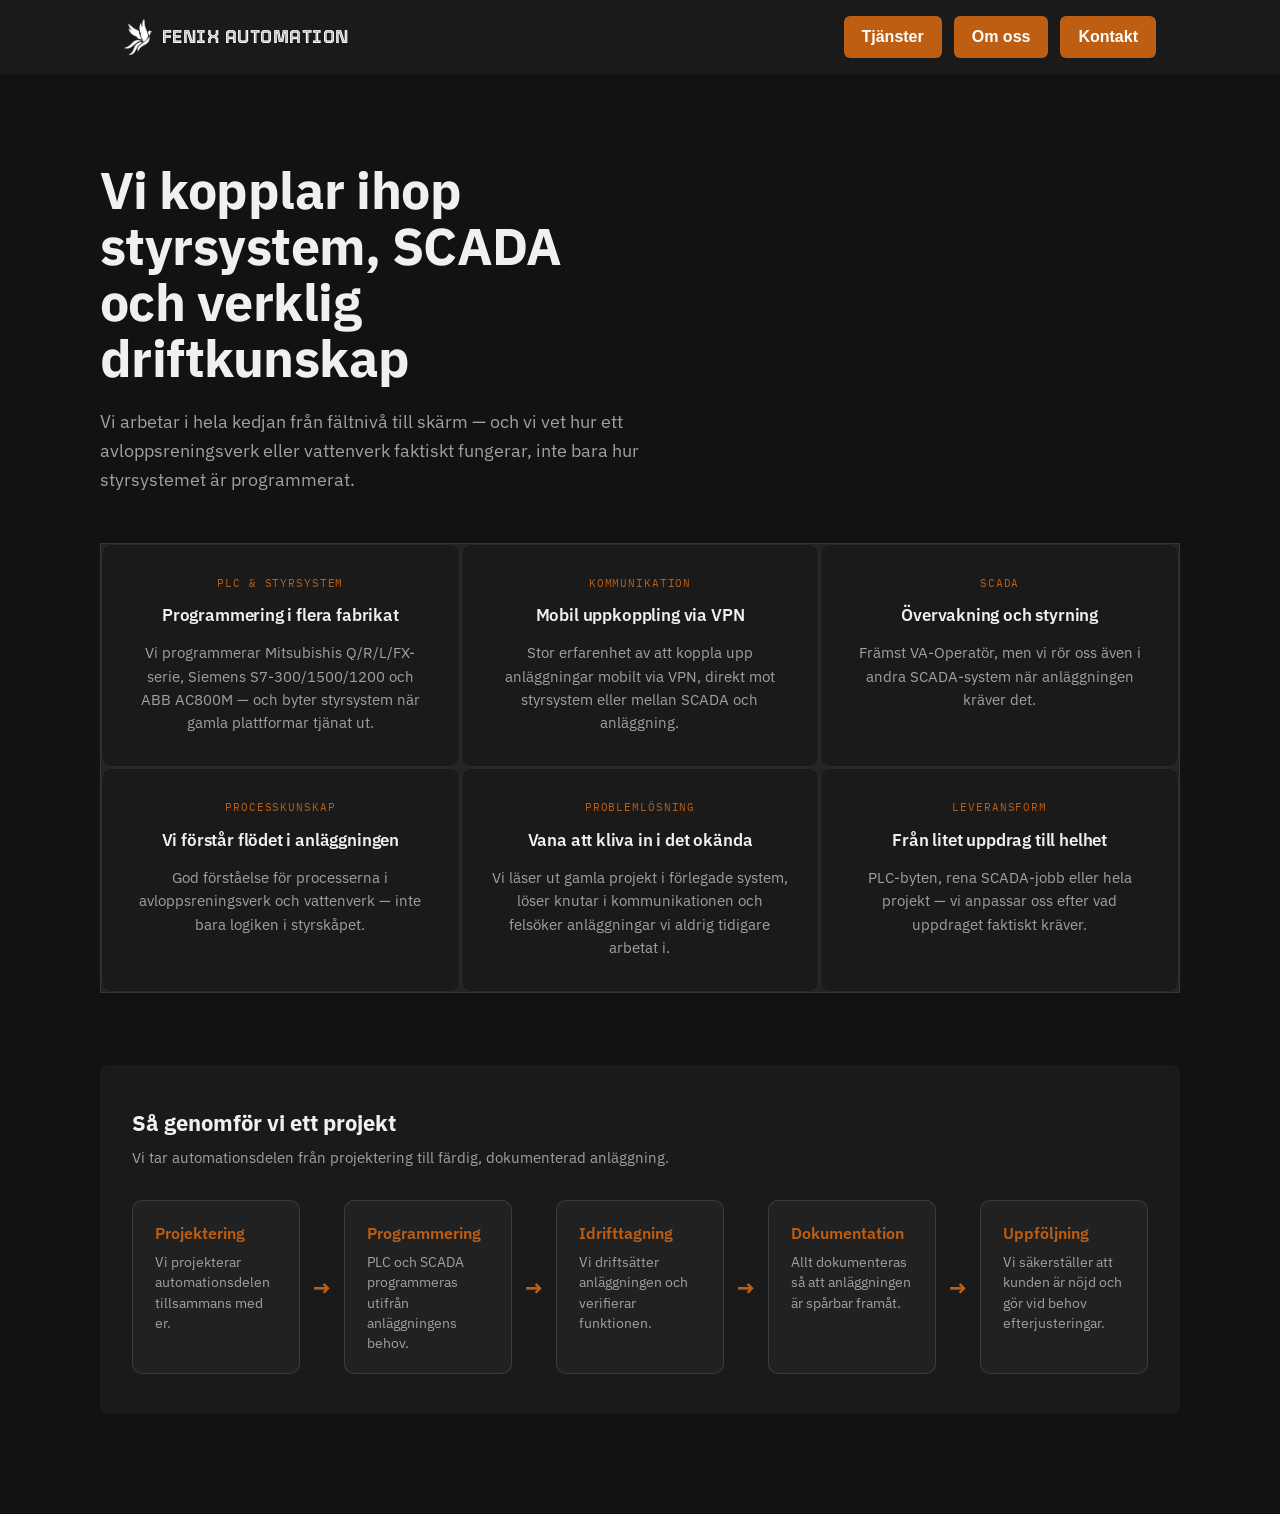
==== tjanster.html @ 7c056fb0 "Update tjanster.html" ====
<!DOCTYPE html>
<html lang="sv">
<head>
<meta charset="UTF-8">
<meta name="viewport" content="width=device-width, initial-scale=1.0">
<title>Vår expertis</title>
<link rel="preconnect" href="https://fonts.googleapis.com">
<link rel="preconnect" href="https://fonts.gstatic.com" crossorigin>
<link href="https://fonts.googleapis.com/css2?family=Tourney:wght@700&family=IBM+Plex+Sans:wght@400;500;600;700&family=IBM+Plex+Mono:wght@400;500&display=swap" rel="stylesheet">
<link rel="stylesheet" href="styles.css">
<style>
  :root{
    --ink:#f0f0f0;
    --paper:#121212;
    --paper-2:#1a1a1a;
    --steel:#a0a0a0;
    --signal:#bd5e13;
    --water:#bd5e13;
    --line: rgba(255,255,255,0.08);
  }
  *{box-sizing:border-box;}
  body{margin:0;background:var(--paper);}
  .expertise{
    font-family:'IBM Plex Sans', sans-serif;
    color:var(--ink);
    background:var(--paper);
    padding:88px 24px 100px;
  }
  .expertise__inner{
    max-width:1080px;
    margin:0 auto;
  }
  h1.title{
    font-size:clamp(32px,4.6vw,52px);
    line-height:1.08;
    letter-spacing:-0.01em;
    margin:0 0 22px;
    font-weight:700;
    max-width:16ch;
  }
  .lede{
    font-size:18px;
    line-height:1.6;
    color:var(--steel);
    max-width:58ch;
    margin:0 0 48px;
  }

  /* Grid of expertise areas */
  .grid{
    display:grid;
    grid-template-columns:repeat(3, 1fr);
    gap:1px;
    background:var(--line);
    border:1px solid var(--line);
    margin-bottom:72px;
  }
  .card{
    background:var(--paper-2);
    padding:30px 28px 32px;
  }
  .card h3{
    font-size:17px;
    font-weight:600;
    margin:0 0 12px;
    letter-spacing:-0.01em;
    color:var(--ink);
  }
  .card p{
    font-size:15px;
    line-height:1.55;
    color:var(--steel);
    margin:0;
  }
  .card__tag{
    font-family:'IBM Plex Mono', monospace;
    font-size:11px;
    letter-spacing:0.08em;
    color:var(--signal);
    text-transform:uppercase;
    display:block;
    margin-bottom:10px;
  }

  /* Sequential project flow — this content genuinely is a sequence */
  .flow-wrap{
    background:var(--paper-2);
    border-radius:6px;
    padding:40px 32px;
  }
  .flow-wrap h2{
    font-size:22px;
    margin:0 0 6px;
    font-weight:700;
  }
  .flow-wrap .sub{
    font-size:15px;
    color:var(--steel);
    margin:0 0 30px;
  }
  .flow{
    display:flex;
    align-items:stretch;
    gap:8px;
    flex-wrap:wrap;
  }
  .flow__step{
    flex:1 1 150px;
    min-width:150px;
    background:rgba(255,255,255,0.03);
    border:1px solid rgba(255,255,255,0.12);
    border-radius:10px;
    padding:20px 22px;
  }
  .flow__step h4{
    font-size:15.5px;
    margin:0 0 6px;
    font-weight:600;
    color:var(--water);
  }
  .flow__step p{
    font-size:13.5px;
    color:var(--steel);
    line-height:1.5;
    margin:0;
  }
  .flow__arrow{
    display:flex;
    align-items:center;
    justify-content:center;
    flex:0 0 auto;
    padding:0 4px;
    color:var(--water);
    font-size:22px;
    font-weight:700;
  }

  @media (max-width:760px){
    .grid{grid-template-columns:1fr;}
    .flow{flex-direction:column;}
    .flow__arrow{
      transform:rotate(90deg);
      padding:6px 0;
    }
  }
</style>
</head>
<body>

<header class="site-header">
  <div class="container header-inner">
    <div class="logo">
      <span class="logo-mark">
        <img src="FenixLogo.webp" alt="Fenix Automation logo">
      </span>
      <span class="logo-text brand-text">Fenix Automation</span>
    </div>
    <button class="nav-toggle" aria-label="Öppna meny" aria-expanded="false" aria-controls="site-nav">
      <span></span>
      <span></span>
      <span></span>
    </button>
    <nav id="site-nav">
      <a href="tjanster.html">Tjänster</a>
      <a href="index.html#om-oss">Om oss</a>
      <a href="index.html#kontakt">Kontakt</a>
    </nav>
  </div>
</header>

<section class="expertise">
  <div class="expertise__inner">

    <h1 class="title">Vi kopplar ihop styrsystem, SCADA och verklig driftkunskap</h1>
    <p class="lede">
      Vi arbetar i hela kedjan från fältnivå till skärm — och vi vet hur ett
      avloppsreningsverk eller vattenverk faktiskt fungerar, inte bara hur
      styrsystemet är programmerat.
    </p>

    <div class="grid">
      <div class="card">
        <span class="card__tag">PLC & styrsystem</span>
        <h3>Programmering i flera fabrikat</h3>
        <p>Vi programmerar Mitsubishis Q/R/L/FX-serie, Siemens S7-300/1500/1200 och ABB AC800M — och byter styrsystem när gamla plattformar tjänat ut.</p>
      </div>
      <div class="card">
        <span class="card__tag">Kommunikation</span>
        <h3>Mobil uppkoppling via VPN</h3>
        <p>Stor erfarenhet av att koppla upp anläggningar mobilt via VPN, direkt mot styrsystem eller mellan SCADA och anläggning.</p>
      </div>
      <div class="card">
        <span class="card__tag">SCADA</span>
        <h3>Övervakning och styrning</h3>
        <p>Främst VA-Operatör, men vi rör oss även i andra SCADA-system när anläggningen kräver det.</p>
      </div>
      <div class="card">
        <span class="card__tag">Processkunskap</span>
        <h3>Vi förstår flödet i anläggningen</h3>
        <p>God förståelse för processerna i avloppsreningsverk och vattenverk — inte bara logiken i styrskåpet.</p>
      </div>
      <div class="card">
        <span class="card__tag">Problemlösning</span>
        <h3>Vana att kliva in i det okända</h3>
        <p>Vi läser ut gamla projekt i förlegade system, löser knutar i kommunikationen och felsöker anläggningar vi aldrig tidigare arbetat i.</p>
      </div>
      <div class="card">
        <span class="card__tag">Leveransform</span>
        <h3>Från litet uppdrag till helhet</h3>
        <p>PLC-byten, rena SCADA-jobb eller hela projekt — vi anpassar oss efter vad uppdraget faktiskt kräver.</p>
      </div>
    </div>

    <div class="flow-wrap">
      <h2>Så genomför vi ett projekt</h2>
      <p class="sub">Vi tar automationsdelen från projektering till färdig, dokumenterad anläggning.</p>
      <div class="flow">
        <div class="flow__step">
          <h4>Projektering</h4>
          <p>Vi projekterar automationsdelen tillsammans med er.</p>
        </div>
        <span class="flow__arrow" aria-hidden="true">→</span>
        <div class="flow__step">
          <h4>Programmering</h4>
          <p>PLC och SCADA programmeras utifrån anläggningens behov.</p>
        </div>
        <span class="flow__arrow" aria-hidden="true">→</span>
        <div class="flow__step">
          <h4>Idrifttagning</h4>
          <p>Vi driftsätter anläggningen och verifierar funktionen.</p>
        </div>
        <span class="flow__arrow" aria-hidden="true">→</span>
        <div class="flow__step">
          <h4>Dokumentation</h4>
          <p>Allt dokumenteras så att anläggningen är spårbar framåt.</p>
        </div>
        <span class="flow__arrow" aria-hidden="true">→</span>
        <div class="flow__step">
          <h4>Uppföljning</h4>
          <p>Vi säkerställer att kunden är nöjd och gör vid behov efterjusteringar.</p>
        </div>
      </div>
    </div>

  </div>
</section>

<script>
  const navToggle = document.querySelector('.nav-toggle');
  const siteNav = document.getElementById('site-nav');

  navToggle.addEventListener('click', () => {
    const isOpen = siteNav.classList.toggle('nav-open');
    navToggle.classList.toggle('open', isOpen);
    navToggle.setAttribute('aria-expanded', isOpen);
  });

  siteNav.querySelectorAll('a').forEach((link) => {
    link.addEventListener('click', () => {
      siteNav.classList.remove('nav-open');
      navToggle.classList.remove('open');
      navToggle.setAttribute('aria-expanded', 'false');
    });
  });
</script>
</body>
</html>
---- styles.css ----
:root {
  --dark: #1a1a1a;
  --dark-2: #0a0a0a;
  --accent: #bd5e13;
  --accent-hover: #a35110;
  --text: #f0f0f0;
  --muted: #a0a0a0;
  --bg: #121212;
  --bg-alt: #1a1a1a;
  --border: #2a2a2a;
}

* {
  box-sizing: border-box;
}

body {
  margin: 0;
  font-family: -apple-system, BlinkMacSystemFont, "Segoe UI", Roboto, Helvetica, Arial, sans-serif;
  color: var(--text);
  background: var(--bg);
  line-height: 1.6;
}

.container {
  max-width: 1080px;
  margin: 0 auto;
  padding: 0 24px;
}

a {
  color: var(--accent);
  text-decoration: none;
}

a:hover {
  text-decoration: underline;
}

/* Header */
.site-header {
  background: var(--dark);
  position: sticky;
  top: 0;
  z-index: 10;
}

.header-inner {
  display: flex;
  align-items: center;
  justify-content: space-between;
  padding-top: 16px;
  padding-bottom: 16px;
}

.logo {
  display: flex;
  align-items: center;
  gap: 10px;
  color: #fff;
  font-weight: 700;
  font-size: 1.15rem;
}

.logo-mark {
  display: inline-flex;
  align-items: center;
  justify-content: center;
  height: 36px;
}

.logo-mark img {
  height: 100%;
  width: auto;
  display: block;
  filter: invert(1);
}

.brand-text {
  font-family: 'Tourney', sans-serif;
  font-weight: 700;
  text-transform: uppercase;
  letter-spacing: 0.5px;
}

.site-header nav {
  display: flex;
  align-items: center;
  gap: 12px;
}

.site-header nav a {
  display: inline-block;
  background: var(--accent);
  color: #fff;
  font-weight: 700;
  padding: 8px 18px;
  border-radius: 6px;
}

.site-header nav a:hover {
  background: var(--accent-hover);
  text-decoration: none;
}

.nav-toggle {
  display: none;
  flex-direction: column;
  justify-content: center;
  align-items: center;
  gap: 5px;
  width: 36px;
  height: 36px;
  background: none;
  border: none;
  padding: 0;
  cursor: pointer;
}

.nav-toggle span {
  display: block;
  width: 24px;
  height: 3px;
  border-radius: 2px;
  background: #fff;
  transition: transform 0.2s ease, opacity 0.2s ease;
}

.nav-toggle.open span:nth-child(1) {
  transform: translateY(8px) rotate(45deg);
}

.nav-toggle.open span:nth-child(2) {
  opacity: 0;
}

.nav-toggle.open span:nth-child(3) {
  transform: translateY(-8px) rotate(-45deg);
}

/* Hero */
.hero {
  background: linear-gradient(135deg, var(--dark) 0%, var(--dark-2) 100%);
  color: #fff;
  padding: 96px 0;
  text-align: center;
}

.hero h1 {
  font-size: 2.25rem;
  max-width: 760px;
  margin: 0 auto 16px;
}

.hero-sub {
  color: #c7d7dc;
  font-size: 1.1rem;
  max-width: 600px;
  margin: 0 auto 32px;
}

.btn {
  display: inline-block;
  background: var(--accent);
  color: #fff;
  font-weight: 700;
  padding: 12px 28px;
  border-radius: 6px;
}

.btn:hover {
  background: var(--accent-hover);
  text-decoration: none;
}

/* Sections */
.section {
  padding: 72px 0;
}

.section.alt {
  background: var(--bg-alt);
}

.section h2 {
  font-size: 1.9rem;
  margin-bottom: 12px;
  text-align: center;
}

.section-intro {
  max-width: 680px;
  margin: 0 auto 40px;
  text-align: center;
  color: var(--muted);
}

/* Service cards */
.cards {
  display: grid;
  grid-template-columns: repeat(auto-fit, minmax(220px, 1fr));
  gap: 24px;
}

.card {
  background: var(--bg-alt);
  border: 1px solid var(--border);
  border-radius: 10px;
  padding: 28px 24px;
  text-align: center;
}

.card h3 {
  margin-top: 0;
  color: #fff;
}

.card p {
  color: var(--muted);
  margin-bottom: 0;
}

/* Contacts */
.contacts {
  display: grid;
  grid-template-columns: repeat(auto-fit, minmax(260px, 1fr));
  gap: 24px;
}

.contact-card {
  background: var(--bg-alt);
  border: 1px solid var(--border);
  border-radius: 10px;
  padding: 28px 24px;
  text-align: center;
}

.contact-photo {
  width: 96px;
  height: 96px;
  border-radius: 50%;
  object-fit: cover;
  margin: 0 auto 16px;
  display: block;
  border: 2px solid var(--accent);
}

.contact-card h3 {
  margin-top: 0;
  margin-bottom: 8px;
  color: #fff;
}

.contact-card p {
  margin: 4px 0;
}

.contact-card p.email {
  white-space: nowrap;
  font-size: 0.92rem;
}

/* Footer */
.site-footer {
  background: var(--dark-2);
  color: #b8c7cc;
  padding: 24px 0;
  text-align: center;
  font-size: 0.9rem;
}

@media (max-width: 640px) {
  .header-inner {
    position: relative;
  }
  .nav-toggle {
    display: flex;
  }
  .site-header nav {
    display: none;
    position: absolute;
    top: 100%;
    left: 0;
    right: 0;
    flex-direction: column;
    align-items: stretch;
    gap: 10px;
    background: var(--dark);
    padding: 16px 24px 24px;
    box-shadow: 0 12px 20px rgba(0, 0, 0, 0.4);
  }
  .site-header nav.nav-open {
    display: flex;
  }
  .site-header nav a {
    padding: 10px 12px;
    font-size: 0.95rem;
    text-align: center;
  }
  .hero {
    padding: 64px 0;
  }
  .hero h1 {
    font-size: 1.7rem;
  }
}
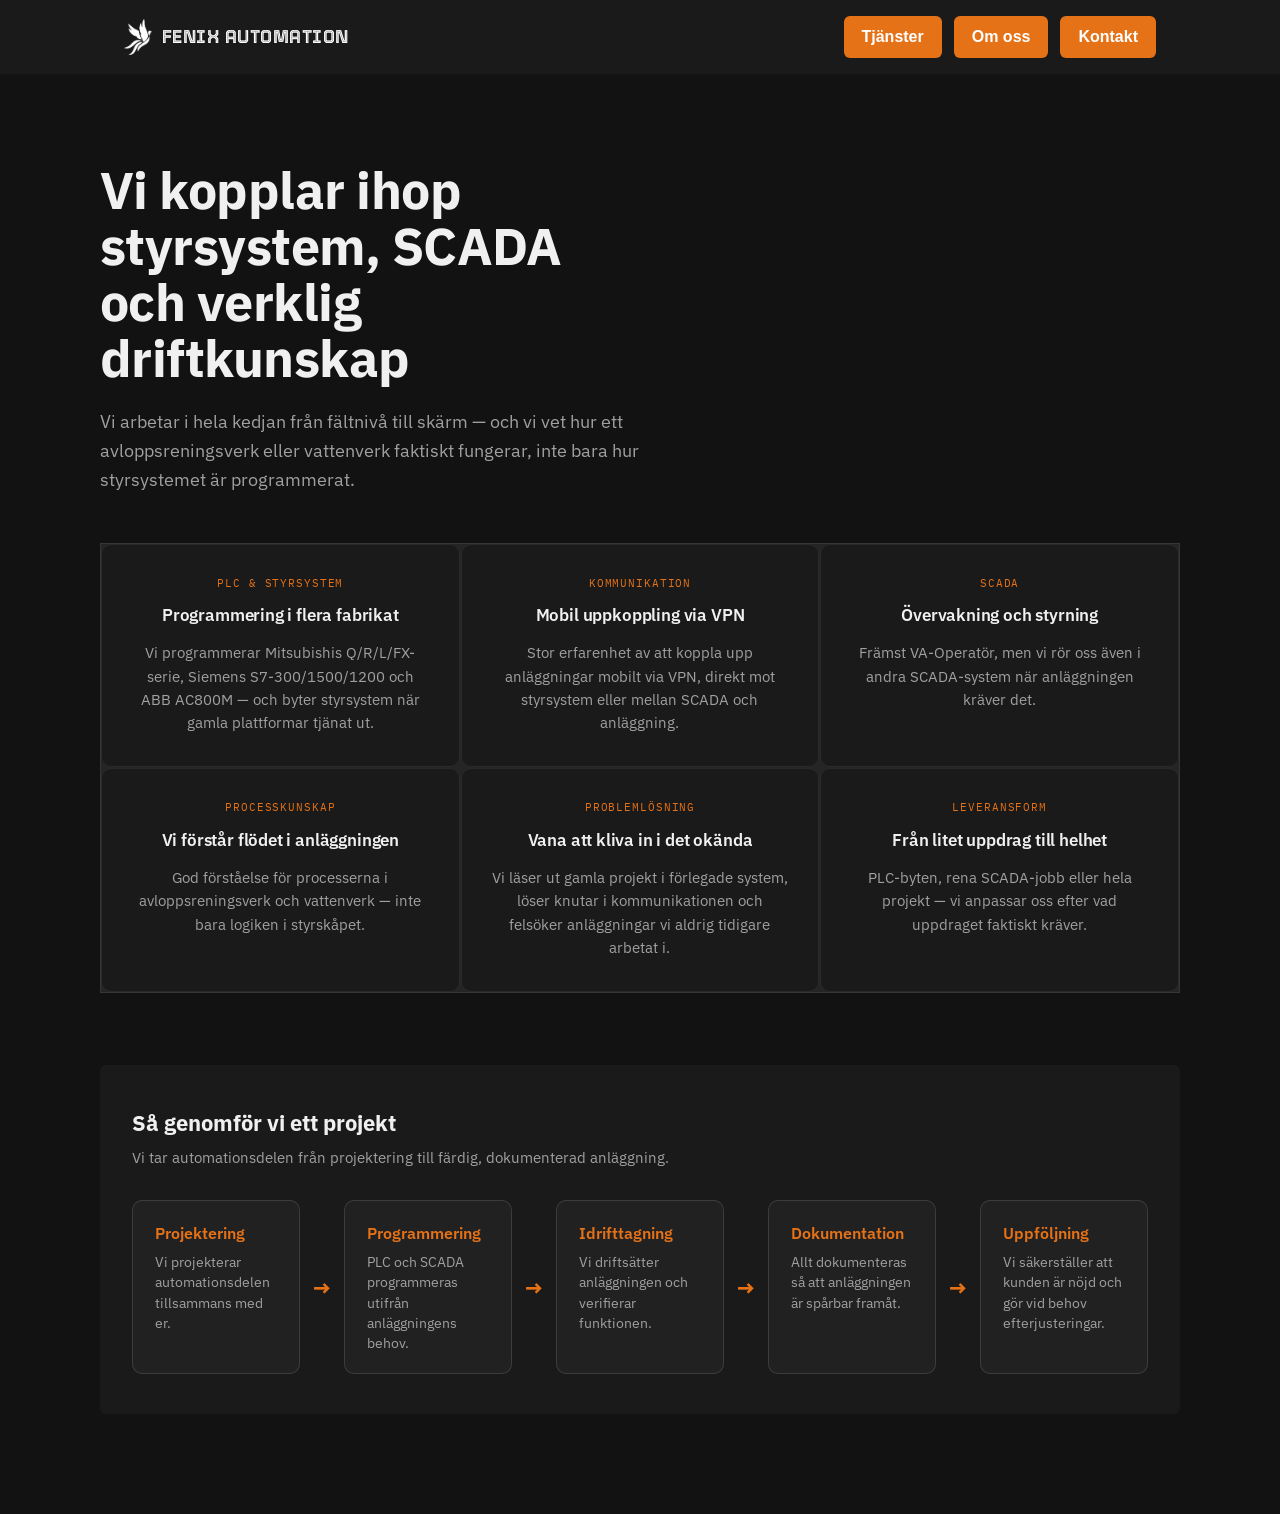
==== commit 0f0ac45b: "Add files via upload" ====
--- a/tjanster.html
+++ b/tjanster.html
@@ -1,9 +1,19 @@
 <!DOCTYPE html>
 <html lang="sv">
 <head>
+<!-- Google tag (gtag.js) -->
+<script async src="https://www.googletagmanager.com/gtag/js?id=G-7Y5WQHTP21"></script>
+<script>
+  window.dataLayer = window.dataLayer || [];
+  function gtag(){dataLayer.push(arguments);}
+  gtag('js', new Date());
+
+  gtag('config', 'G-7Y5WQHTP21');
+</script>
 <meta charset="UTF-8">
 <meta name="viewport" content="width=device-width, initial-scale=1.0">
 <title>Vår expertis</title>
+<link rel="icon" type="image/webp" href="Icon.webp">
 <link rel="preconnect" href="https://fonts.googleapis.com">
 <link rel="preconnect" href="https://fonts.gstatic.com" crossorigin>
 <link href="https://fonts.googleapis.com/css2?family=Tourney:wght@700&family=IBM+Plex+Sans:wght@400;500;600;700&family=IBM+Plex+Mono:wght@400;500&display=swap" rel="stylesheet">
@@ -14,8 +24,8 @@
     --paper:#121212;
     --paper-2:#1a1a1a;
     --steel:#a0a0a0;
-    --signal:#bd5e13;
-    --water:#bd5e13;
+    --signal:#E67217;
+    --water:#E67217;
     --line: rgba(255,255,255,0.08);
   }
   *{box-sizing:border-box;}
--- a/styles.css
+++ b/styles.css
@@ -1,8 +1,8 @@
 :root {
   --dark: #1a1a1a;
   --dark-2: #0a0a0a;
-  --accent: #bd5e13;
-  --accent-hover: #a35110;
+  --accent: #E67217;
+  --accent-hover: #CC6514;
   --text: #f0f0f0;
   --muted: #a0a0a0;
   --bg: #121212;
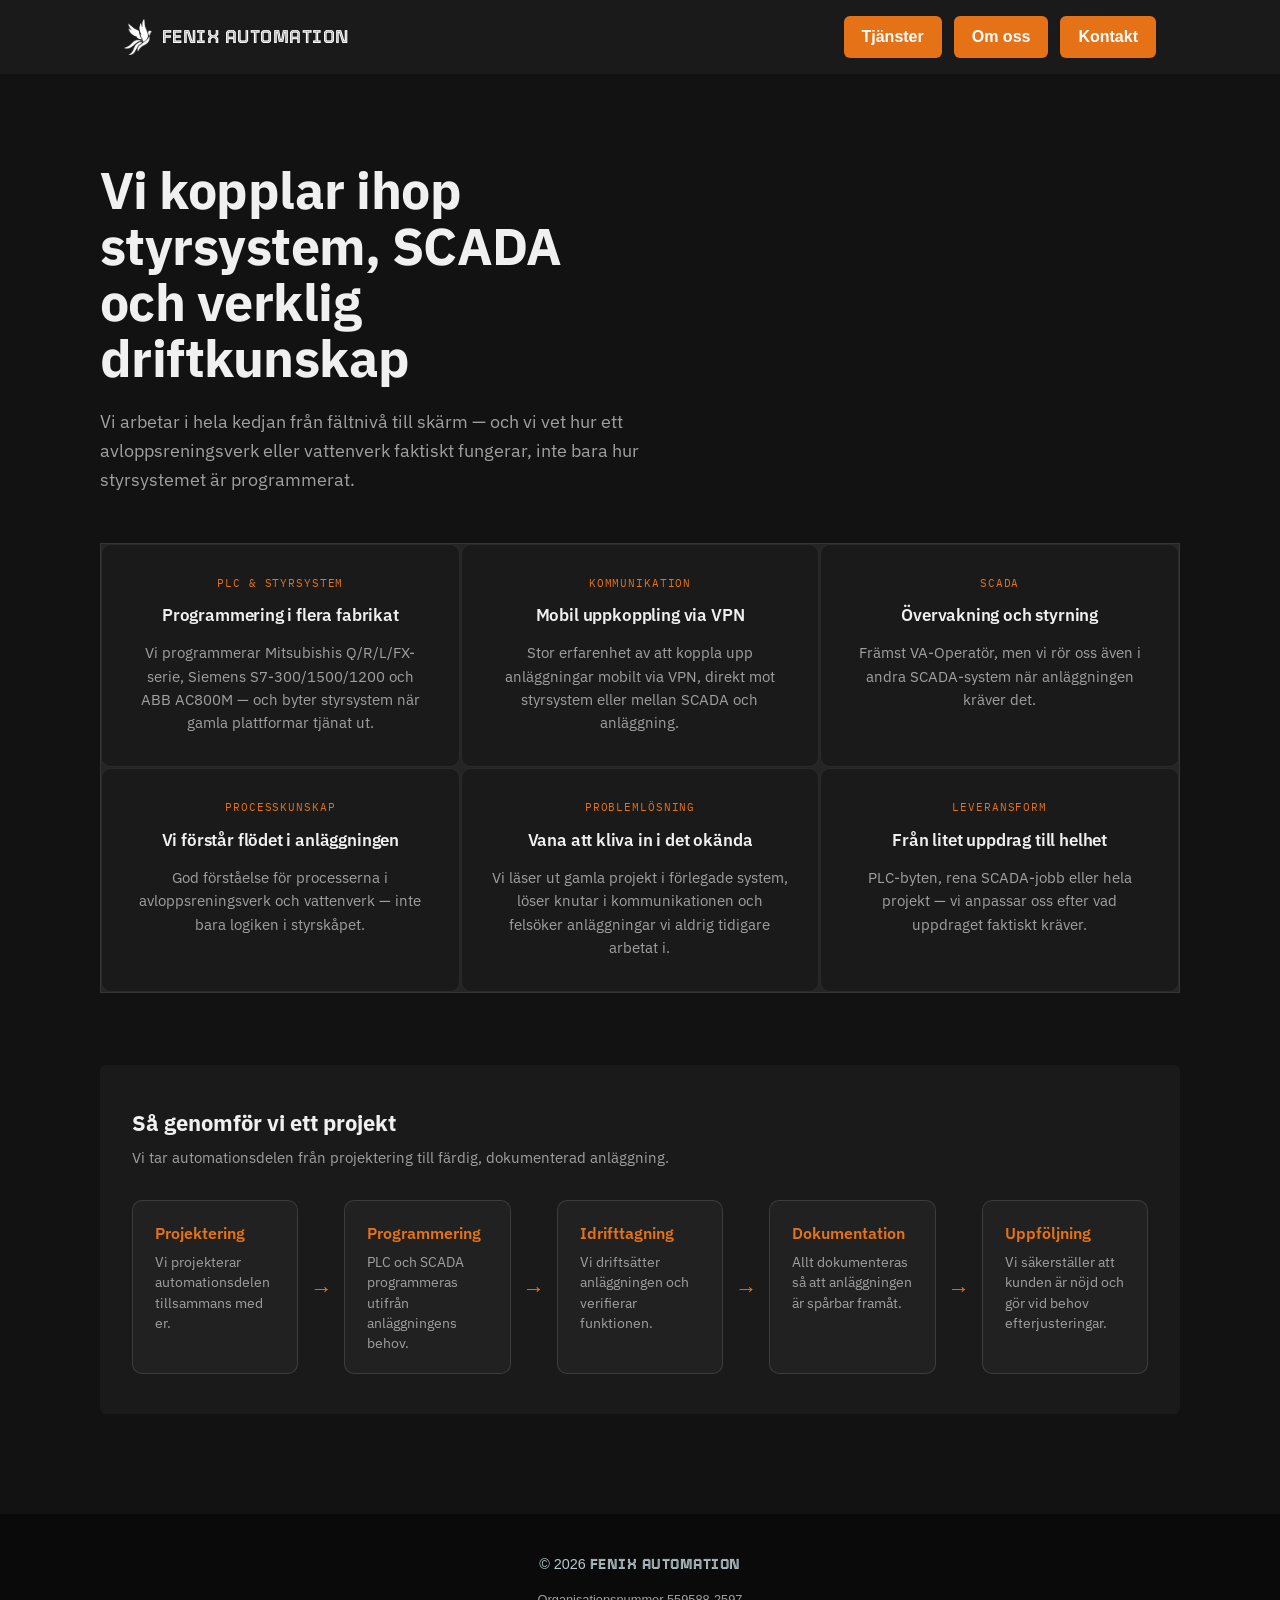
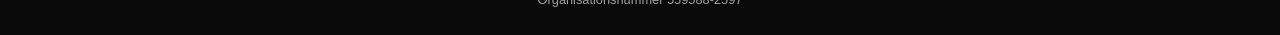
==== commit 4b30e09c: "Add files via upload" ====
--- a/tjanster.html
+++ b/tjanster.html
@@ -1,22 +1,10 @@
 <!DOCTYPE html>
 <html lang="sv">
 <head>
-<!-- Google tag (gtag.js) -->
-<script async src="https://www.googletagmanager.com/gtag/js?id=G-7Y5WQHTP21"></script>
-<script>
-  window.dataLayer = window.dataLayer || [];
-  function gtag(){dataLayer.push(arguments);}
-  gtag('js', new Date());
-
-  gtag('config', 'G-7Y5WQHTP21');
-</script>
 <meta charset="UTF-8">
 <meta name="viewport" content="width=device-width, initial-scale=1.0">
 <title>Vår expertis</title>
-<link rel="icon" type="image/webp" href="Icon.webp">
-<link rel="preconnect" href="https://fonts.googleapis.com">
-<link rel="preconnect" href="https://fonts.gstatic.com" crossorigin>
-<link href="https://fonts.googleapis.com/css2?family=Tourney:wght@700&family=IBM+Plex+Sans:wght@400;500;600;700&family=IBM+Plex+Mono:wght@400;500&display=swap" rel="stylesheet">
+<link rel="icon" type="image/svg+xml" href="Icon.svg">
 <link rel="stylesheet" href="styles.css">
 <style>
   :root{
@@ -255,7 +243,16 @@
   </div>
 </section>
 
+<footer class="site-footer">
+  <div class="container">
+    <p>&copy; <span id="year"></span> <span class="brand-text">Fenix Automation</span></p>
+    <p class="footer-org">Organisationsnummer 559588-2597</p>
+  </div>
+</footer>
+
 <script>
+  document.getElementById('year').textContent = new Date().getFullYear();
+
   const navToggle = document.querySelector('.nav-toggle');
   const siteNav = document.getElementById('site-nav');
 
--- a/styles.css
+++ b/styles.css
@@ -1,3 +1,85 @@
+﻿/* Lokala typsnitt - self-hostade for att undvika anrop till Googles servrar */
+
+/* Tourney - latin */
+@font-face {
+  font-family: 'Tourney';
+  font-style: normal;
+  font-weight: 700;
+  font-display: swap;
+  src: url('fonts/tourney-latin.woff2') format('woff2');
+  unicode-range: U+0000-00FF, U+0131, U+0152-0153, U+02BB-02BC, U+02C6, U+02DA, U+02DC, U+0304, U+0308, U+0329, U+2000-206F, U+20AC, U+2122, U+2191, U+2193, U+2212, U+2215, U+FEFF, U+FFFD;
+}
+
+/* Tourney - latin-ext */
+@font-face {
+  font-family: 'Tourney';
+  font-style: normal;
+  font-weight: 700;
+  font-display: swap;
+  src: url('fonts/tourney-latin-ext.woff2') format('woff2');
+  unicode-range: U+0100-02BA, U+02BD-02C5, U+02C7-02CC, U+02CE-02D7, U+02DD-02FF, U+0304, U+0308, U+0329, U+1D00-1DBF, U+1E00-1E9F, U+1EF2-1EFF, U+2020, U+20A0-20AB, U+20AD-20C0, U+2113, U+2C60-2C7F, U+A720-A7FF;
+}
+
+/* IBM Plex Sans - latin */
+@font-face {
+  font-family: 'IBM Plex Sans';
+  font-style: normal;
+  font-weight: 100 700;
+  font-display: swap;
+  src: url('fonts/ibm-plex-sans-latin.woff2') format('woff2');
+  unicode-range: U+0000-00FF, U+0131, U+0152-0153, U+02BB-02BC, U+02C6, U+02DA, U+02DC, U+0304, U+0308, U+0329, U+2000-206F, U+20AC, U+2122, U+2191, U+2193, U+2212, U+2215, U+FEFF, U+FFFD;
+}
+
+/* IBM Plex Sans - latin-ext */
+@font-face {
+  font-family: 'IBM Plex Sans';
+  font-style: normal;
+  font-weight: 100 700;
+  font-display: swap;
+  src: url('fonts/ibm-plex-sans-latin-ext.woff2') format('woff2');
+  unicode-range: U+0100-02BA, U+02BD-02C5, U+02C7-02CC, U+02CE-02D7, U+02DD-02FF, U+0304, U+0308, U+0329, U+1D00-1DBF, U+1E00-1E9F, U+1EF2-1EFF, U+2020, U+20A0-20AB, U+20AD-20C0, U+2113, U+2C60-2C7F, U+A720-A7FF;
+}
+
+/* IBM Plex Mono - latin */
+@font-face {
+  font-family: 'IBM Plex Mono';
+  font-style: normal;
+  font-weight: 400;
+  font-display: swap;
+  src: url('fonts/ibm-plex-mono-400-latin.woff2') format('woff2');
+  unicode-range: U+0000-00FF, U+0131, U+0152-0153, U+02BB-02BC, U+02C6, U+02DA, U+02DC, U+0304, U+0308, U+0329, U+2000-206F, U+20AC, U+2122, U+2191, U+2193, U+2212, U+2215, U+FEFF, U+FFFD;
+}
+
+/* IBM Plex Mono - latin-ext */
+@font-face {
+  font-family: 'IBM Plex Mono';
+  font-style: normal;
+  font-weight: 400;
+  font-display: swap;
+  src: url('fonts/ibm-plex-mono-400-latin-ext.woff2') format('woff2');
+  unicode-range: U+0100-02BA, U+02BD-02C5, U+02C7-02CC, U+02CE-02D7, U+02DD-02FF, U+0304, U+0308, U+0329, U+1D00-1DBF, U+1E00-1E9F, U+1EF2-1EFF, U+2020, U+20A0-20AB, U+20AD-20C0, U+2113, U+2C60-2C7F, U+A720-A7FF;
+}
+
+/* IBM Plex Mono - latin */
+@font-face {
+  font-family: 'IBM Plex Mono';
+  font-style: normal;
+  font-weight: 500;
+  font-display: swap;
+  src: url('fonts/ibm-plex-mono-500-latin.woff2') format('woff2');
+  unicode-range: U+0000-00FF, U+0131, U+0152-0153, U+02BB-02BC, U+02C6, U+02DA, U+02DC, U+0304, U+0308, U+0329, U+2000-206F, U+20AC, U+2122, U+2191, U+2193, U+2212, U+2215, U+FEFF, U+FFFD;
+}
+
+/* IBM Plex Mono - latin-ext */
+@font-face {
+  font-family: 'IBM Plex Mono';
+  font-style: normal;
+  font-weight: 500;
+  font-display: swap;
+  src: url('fonts/ibm-plex-mono-500-latin-ext.woff2') format('woff2');
+  unicode-range: U+0100-02BA, U+02BD-02C5, U+02C7-02CC, U+02CE-02D7, U+02DD-02FF, U+0304, U+0308, U+0329, U+1D00-1DBF, U+1E00-1E9F, U+1EF2-1EFF, U+2020, U+20A0-20AB, U+20AD-20C0, U+2113, U+2C60-2C7F, U+A720-A7FF;
+}
+
 :root {
   --dark: #1a1a1a;
   --dark-2: #0a0a0a;
@@ -267,6 +349,12 @@
   padding: 24px 0;
   text-align: center;
   font-size: 0.9rem;
+}
+
+.site-footer .footer-org {
+  margin: 4px 0 0;
+  font-size: 0.8rem;
+  color: var(--muted);
 }
 
 @media (max-width: 640px) {
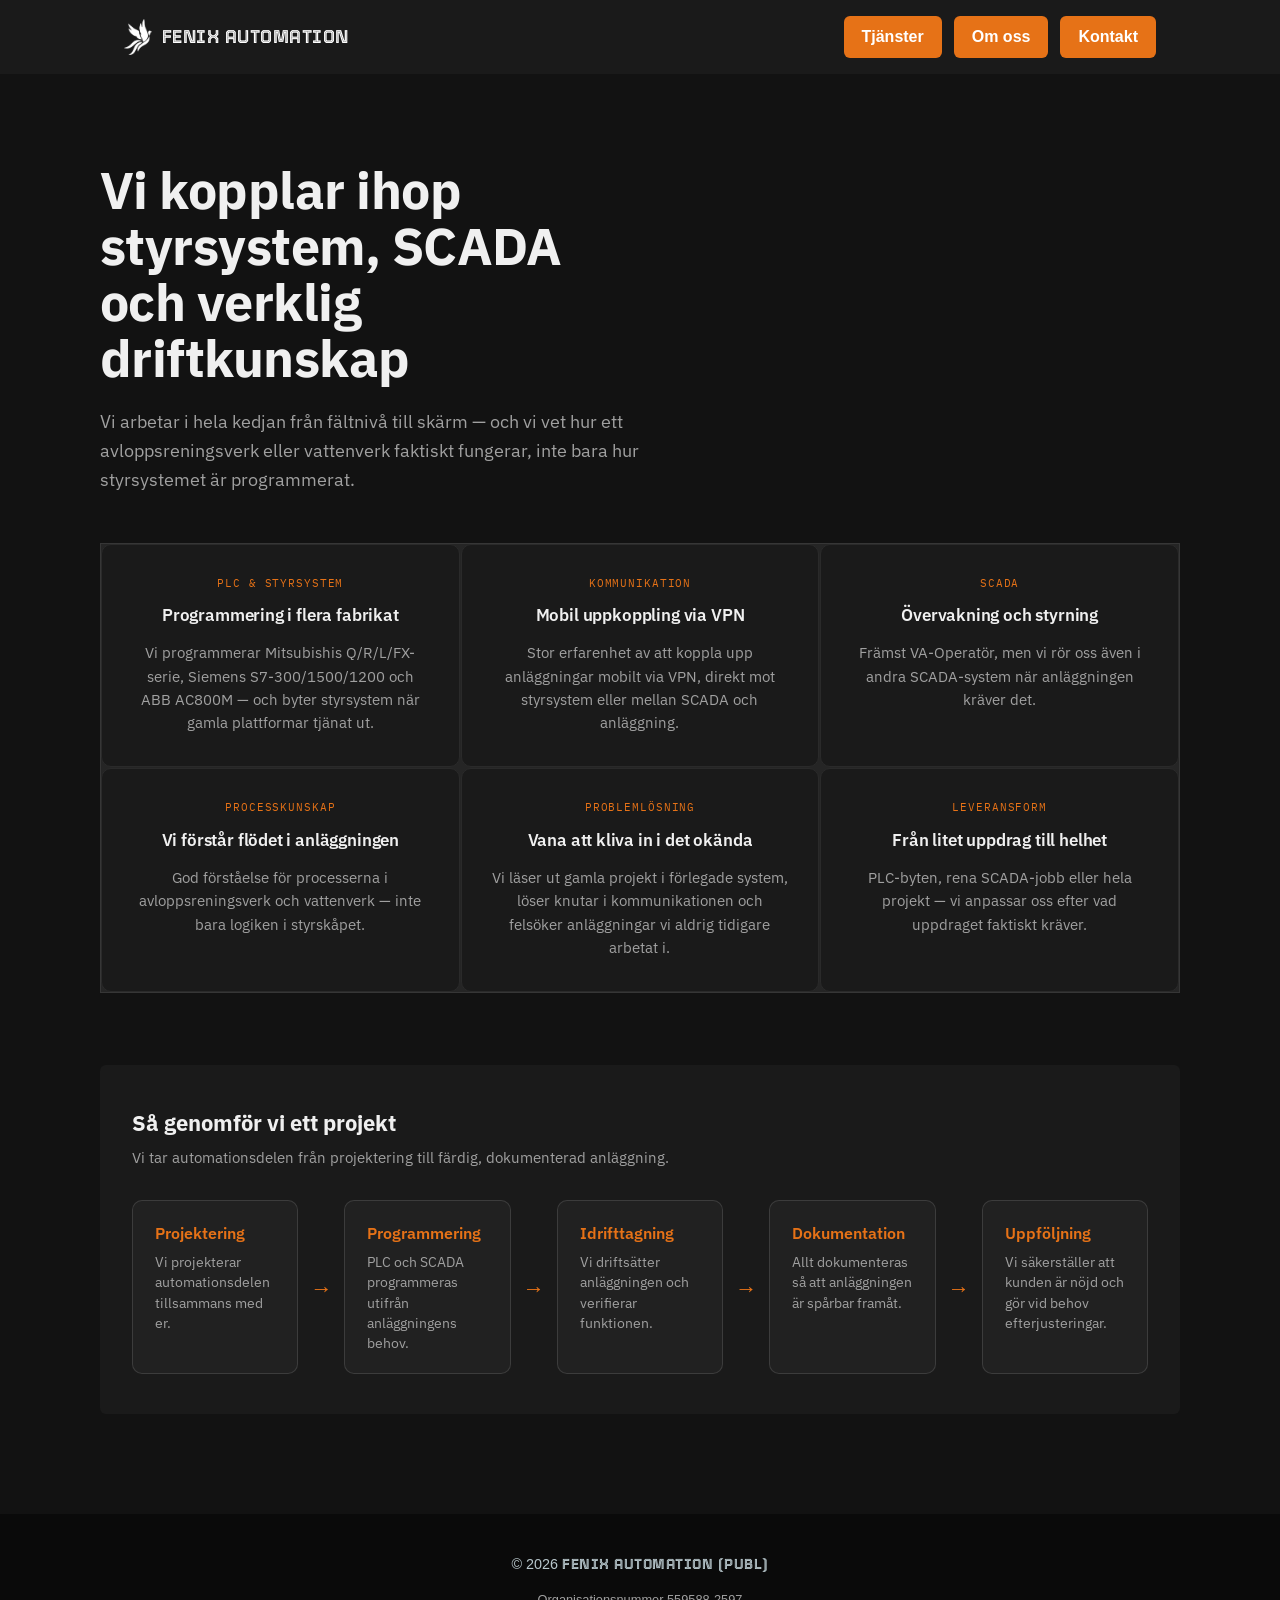
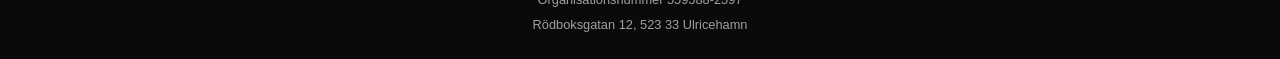
==== commit c1b78a8a: "Add files via upload" ====
--- a/tjanster.html
+++ b/tjanster.html
@@ -245,8 +245,9 @@
 
 <footer class="site-footer">
   <div class="container">
-    <p>&copy; <span id="year"></span> <span class="brand-text">Fenix Automation</span></p>
+    <p>&copy; <span id="year"></span> <span class="brand-text">Fenix Automation (publ)</span></p>
     <p class="footer-org">Organisationsnummer 559588-2597</p>
+	<p class="footer-org">Rödboksgatan 12, 523 33 Ulricehamn</p>
   </div>
 </footer>
 
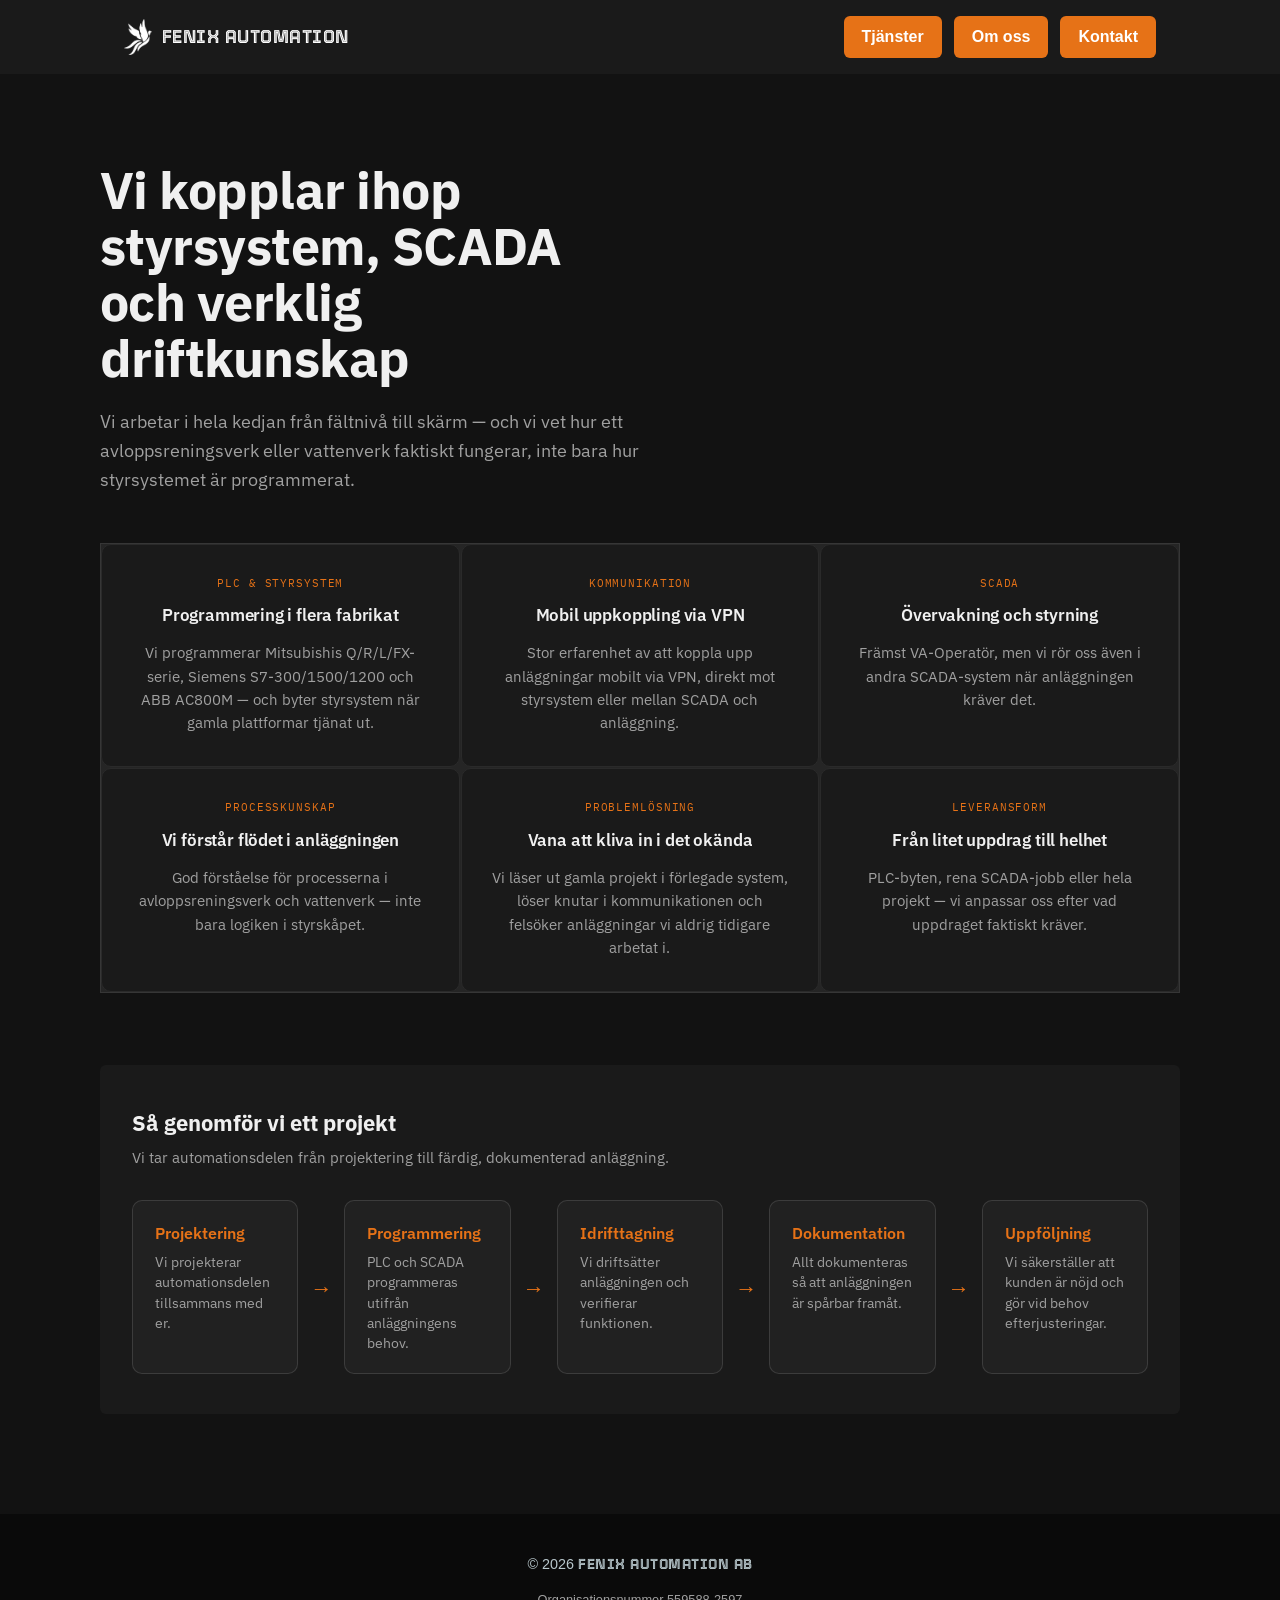
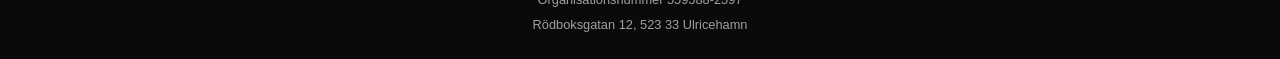
==== commit 6f8f4a3f: "Add files via upload" ====
--- a/tjanster.html
+++ b/tjanster.html
@@ -245,7 +245,7 @@
 
 <footer class="site-footer">
   <div class="container">
-    <p>&copy; <span id="year"></span> <span class="brand-text">Fenix Automation (publ)</span></p>
+    <p>&copy; <span id="year"></span> <span class="brand-text">Fenix Automation AB</span></p>
     <p class="footer-org">Organisationsnummer 559588-2597</p>
 	<p class="footer-org">Rödboksgatan 12, 523 33 Ulricehamn</p>
   </div>
